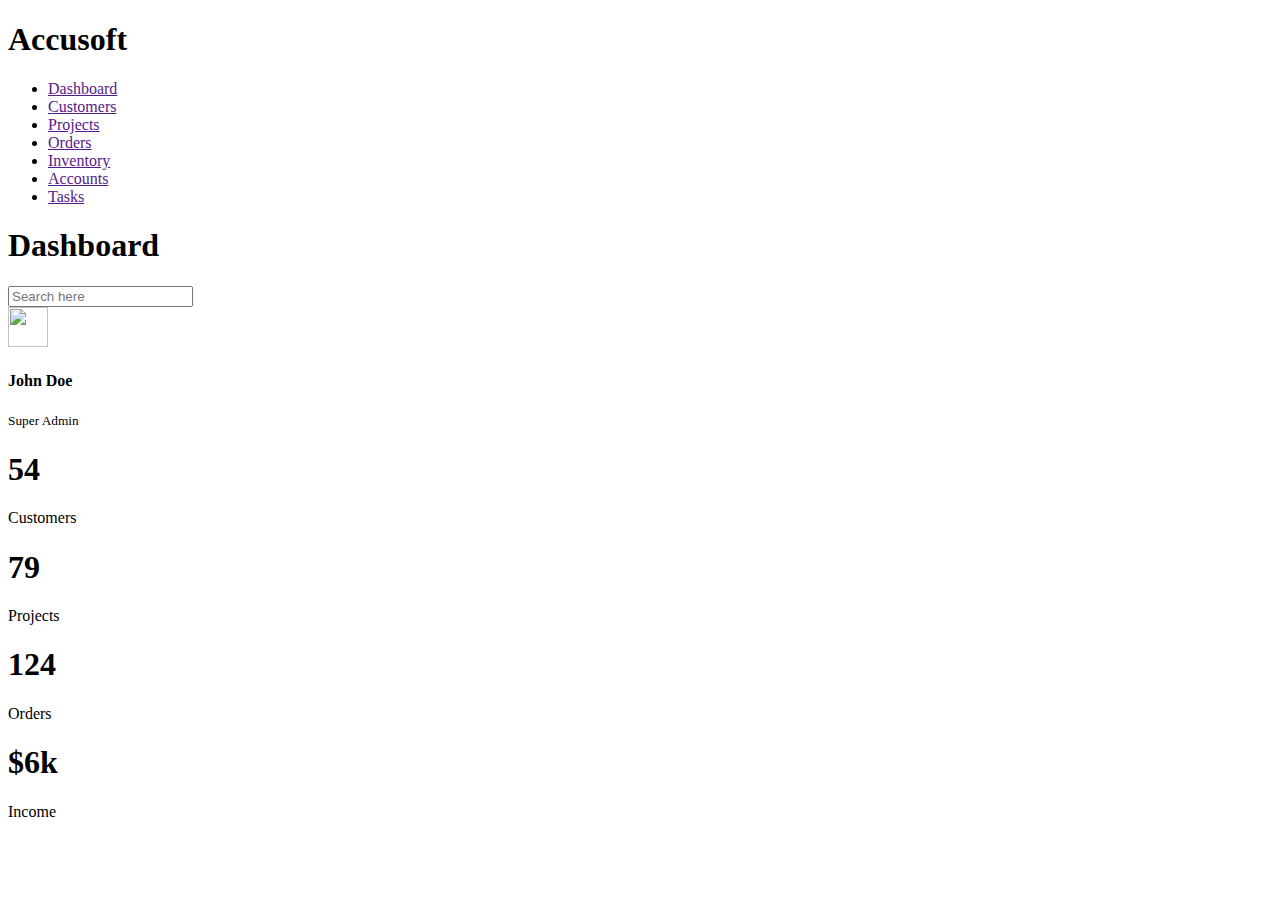
==== Dashboard-1/index1.html @ a7db022e "Added code for cards in main tag of main content" ====
<!DOCTYPE html>
<html lang="en">

<head>
    <meta charset="UTF-8">
    <meta http-equiv="X-UA-Compatible" content="IE=edge">
    <title>Accusoft Admin</title>

    <link rel="stylesheet"
        href="https://maxst.icons8.com/vue-static/landings/line-awesome/line-awesome/1.3.0/css/line-awesome.min.css">
    <link rel="stylesheet" href="./style1.css">
</head>

<body>
    <div class="sidebar">
        <div class="sidebar-brand">
            <h1><span class="lab la-accusoft"></span>Accusoft</h1>
        </div>

        <div class="sidebar-menu">
            <ul>
                <li>
                    <a href=""><span class="las la-igloo"></span>
                        <span>Dashboard</span>
                    </a>
                </li>
                <li>
                    <a href=""><span class="las la-users"></span>
                        <span>Customers</span>
                    </a>
                </li>
                <li>
                    <a href=""><span class="las la-clipboard-list"></span>
                        <span>Projects</span>
                    </a>
                </li>
                <li>
                    <a href=""><span class="las la-shopping-bag"></span>
                        <span>Orders</span>
                    </a>
                </li>
                <li>
                    <a href=""><span class="las la-receipt"></span>
                        <span>Inventory</span>
                    </a>
                </li>
                <li>
                    <a href=""><span class="las la-user-circle"></span>
                        <span>Accounts</span>
                    </a>
                </li>
                <li>
                    <a href=""><span class="las la-clipboard-list"></span>
                        <span>Tasks</span>
                    </a>
                </li>
            </ul>
        </div>
    </div>

    <div class="main-content">
        <header>
            <h1>
                <label for="">
                    <span class="las la-bars"></span>
                </label>
                Dashboard
            </h1>

            <div class="search-wrapper">
                <span class="las la-search"></span>
                <input type="search" placeholder="Search here" />
            </div>

            <div class="user-wrapper">
                <img src="../assets/images/img.jpg" width="40px" height="40px" alt="">
                <div>
                    <h4>John Doe</h4>
                    <small>Super Admin</small>
                </div>
            </div>
        </header>

        <main>
            <div class="cards">

                <div class="card-single">
                    <div>
                        <h1>54</h1>
                        <span>Customers</span>
                    </div>
                    <div>
                        <span class="las la-users"></span>
                    </div>
                </div>

                <div class="card-single">
                    <div>
                        <h1>79</h1>
                        <span>Projects</span>
                    </div>
                    <div>
                        <span class="las la-clipboard-list"></span>
                    </div>
                </div>

                <div class="card-single">
                    <div>
                        <h1>124</h1>
                        <span>Orders</span>
                    </div>
                    <div>
                        <span class="las la-shopping-bag"></span>
                    </div>
                </div>

                <div class="card-single">
                    <div>
                        <h1>$6k</h1>
                        <span>Income</span>
                    </div>
                    <div>
                        <span class="las la-google-wallet"></span>
                    </div>
                </div>
            </div>
        </main>

    </div>
</body>

</html>
---- Dashboard-1/style1.css ----
@import url('https://fonts.googleapis.com/css2?family=Poppins:wght@300;400;500;600&display=swap');

:root {
    --main-color: #DD2F6E;
    --color-dark: #1D2231;
    --text-grey: #8390A2; 
}
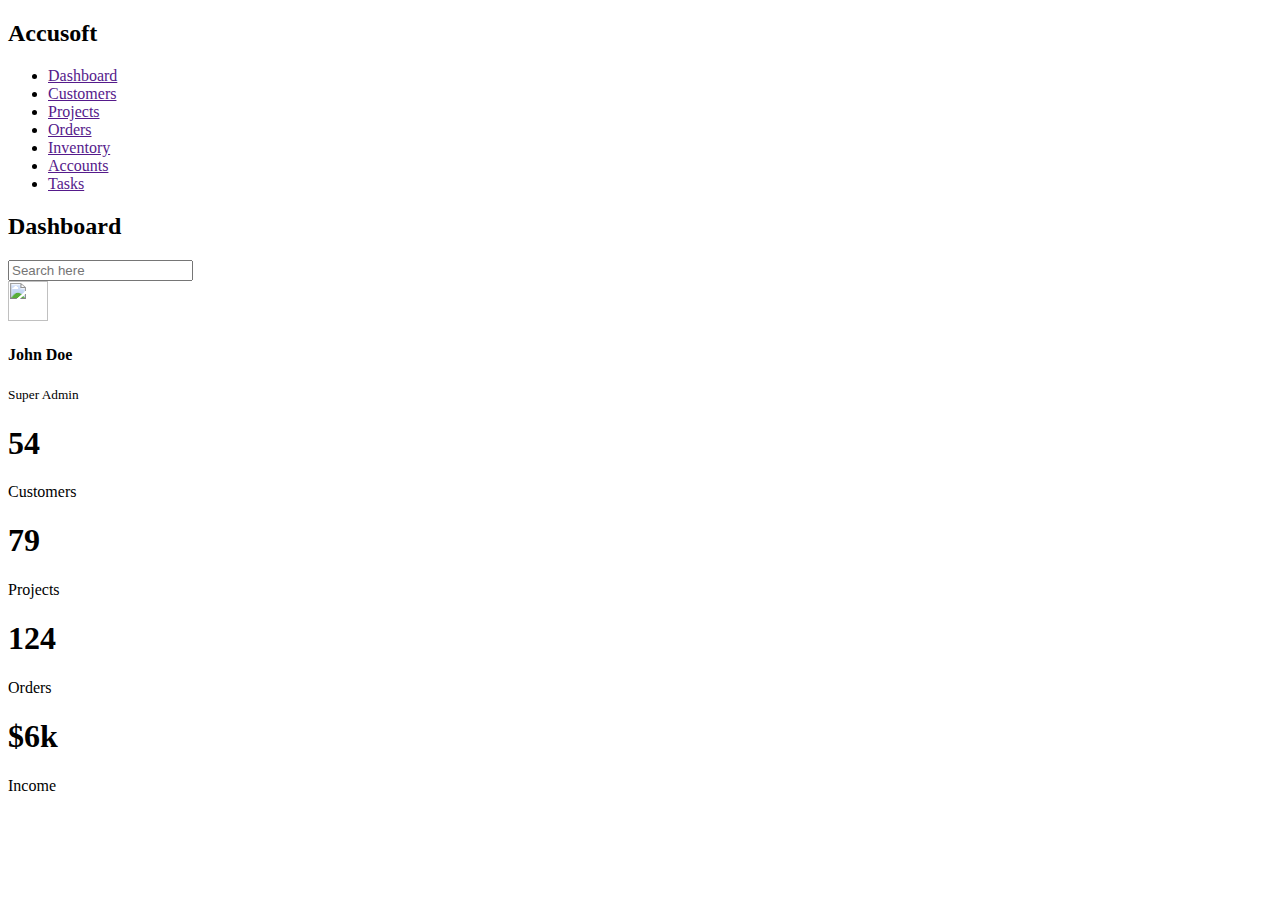
==== commit 261bba57: "Changed h1 tags to h2 tags" ====
--- a/Dashboard-1/index1.html
+++ b/Dashboard-1/index1.html
@@ -14,7 +14,7 @@
 <body>
     <div class="sidebar">
         <div class="sidebar-brand">
-            <h1><span class="lab la-accusoft"></span>Accusoft</h1>
+            <h2><span class="lab la-accusoft"></span>Accusoft</h2>
         </div>
 
         <div class="sidebar-menu">
@@ -60,12 +60,12 @@
 
     <div class="main-content">
         <header>
-            <h1>
+            <h2>
                 <label for="">
                     <span class="las la-bars"></span>
                 </label>
                 Dashboard
-            </h1>
+            </h2>
 
             <div class="search-wrapper">
                 <span class="las la-search"></span>
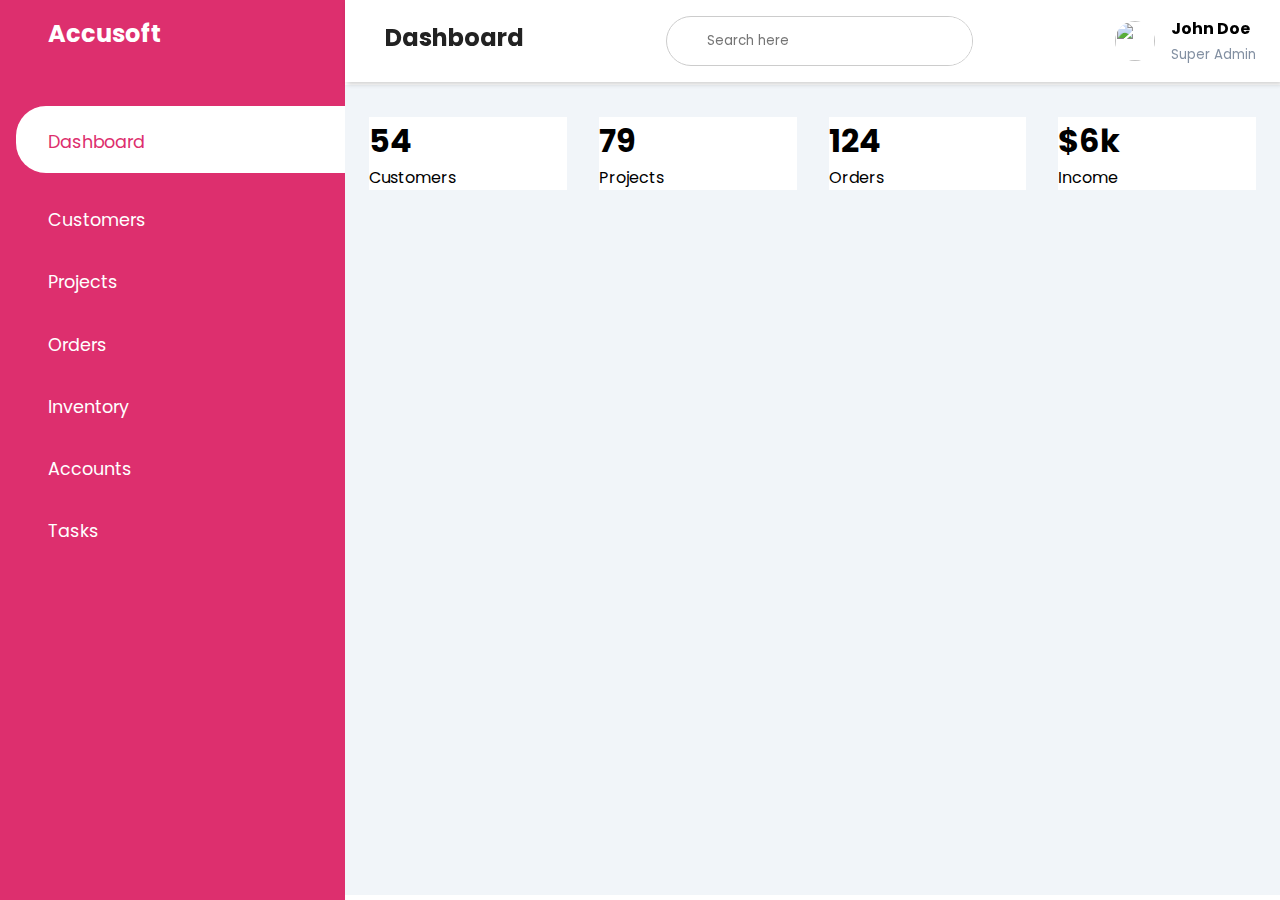
==== commit cf121b78: "Fixed google-wallet line font." ====
--- a/Dashboard-1/index1.html
+++ b/Dashboard-1/index1.html
@@ -20,7 +20,7 @@
         <div class="sidebar-menu">
             <ul>
                 <li>
-                    <a href=""><span class="las la-igloo"></span>
+                    <a href="" class="active"><span class="las la-igloo"></span>
                         <span>Dashboard</span>
                     </a>
                 </li>
@@ -120,7 +120,7 @@
                         <span>Income</span>
                     </div>
                     <div>
-                        <span class="las la-google-wallet"></span>
+                        <span class="lab la-google-wallet"></span>
                     </div>
                 </div>
             </div>
--- a/Dashboard-1/style1.css
+++ b/Dashboard-1/style1.css
@@ -6,3 +6,149 @@
     --text-grey: #8390A2; 
 }
 
+*{
+    padding: 0;
+    margin: 0;
+    box-sizing: border-box;
+    list-style-type: none;
+    text-decoration: none;
+    font-family: 'Poppins',sans-serif;
+}
+
+.sidebar{
+    width: 345px;
+    position: fixed;
+    left: 0;
+    top: 0;
+    height: 100%;
+    background: var(--main-color);
+    z-index: 100;
+}
+
+.sidebar-brand{
+    height: 90px;
+    padding: 1rem 0rem 1rem 2rem;
+    color: #fff;
+}
+
+.sidebar-brand span{
+     display: inline-block;
+     padding-right: 1rem;
+}
+
+.sidebar-menu li
+{
+     width: 100%;
+     margin-bottom: 1.7rem;
+     padding-left: 1rem;
+}
+
+.sidebar-menu a{
+    padding-left: 1rem;
+    display: block;
+    color: #fff;
+    font-size: 1.1rem;
+}
+
+.sidebar-menu a.active{
+     background: #fff;
+     padding-top: 1rem;
+     padding-bottom: 1rem;
+     color: var(--main-color);
+     border-radius: 30px 0px 0px 30px;
+}
+
+.sidebar-menu a span:first-child{
+    font-size: 1.5rem;
+    padding-right: 1rem;
+}
+
+.sidebar-menu
+{
+     margin-top: 1rem;
+}
+
+.main-content
+{
+     margin-left: 345px;
+}
+
+header{
+    display: flex;
+    justify-content: space-between;
+    padding: 1rem 1.5rem;
+    box-shadow: 2px 2px 5px rgb(0,0,0,0.2);
+    position: fixed;
+    left: 345px;
+    width: calc(100% - 345px);
+    top: 0;
+    z-index: 100;
+
+}
+
+header h2{
+    color: #222;
+}
+
+header label span{
+     font-size: 1.7rem;
+     padding-right: 1rem;
+}
+
+.search-wrapper{
+    border: 1px solid #ccc;
+    border-radius: 30px;
+    height: 50px;
+    display: flex;
+    align-items: center;
+    overflow-x: hidden;
+}
+
+.search-wrapper span{
+    display: inline-block;
+    padding : 0rem 1rem;
+    font-size: 1.5rem;
+}
+
+.search-wrapper input{
+    height: 100%;
+    padding:0.5rem;
+    border: none;
+    outline: none;
+}
+
+.user-wrapper
+{
+     display: flex;
+     align-items: center;
+}
+
+.user-wrapper img 
+{
+    border-radius: 50%;
+    margin-right: 1rem;
+}
+
+.user-wrapper small {
+    display: inline-block;
+    color: var(--text-grey);
+}
+
+main{
+    margin-top: 85px;
+    padding: 2rem 1.5rem;
+    background: #f1f5f9;
+    min-height: calc(100vh - 90px);
+}
+
+.cards {
+    display: grid;
+    grid-template-columns: repeat(4, 1fr);
+    grid-gap: 2rem;
+}
+
+.card-single{
+    display: flex;
+    justify-content: space-between;
+    background: #fff;
+}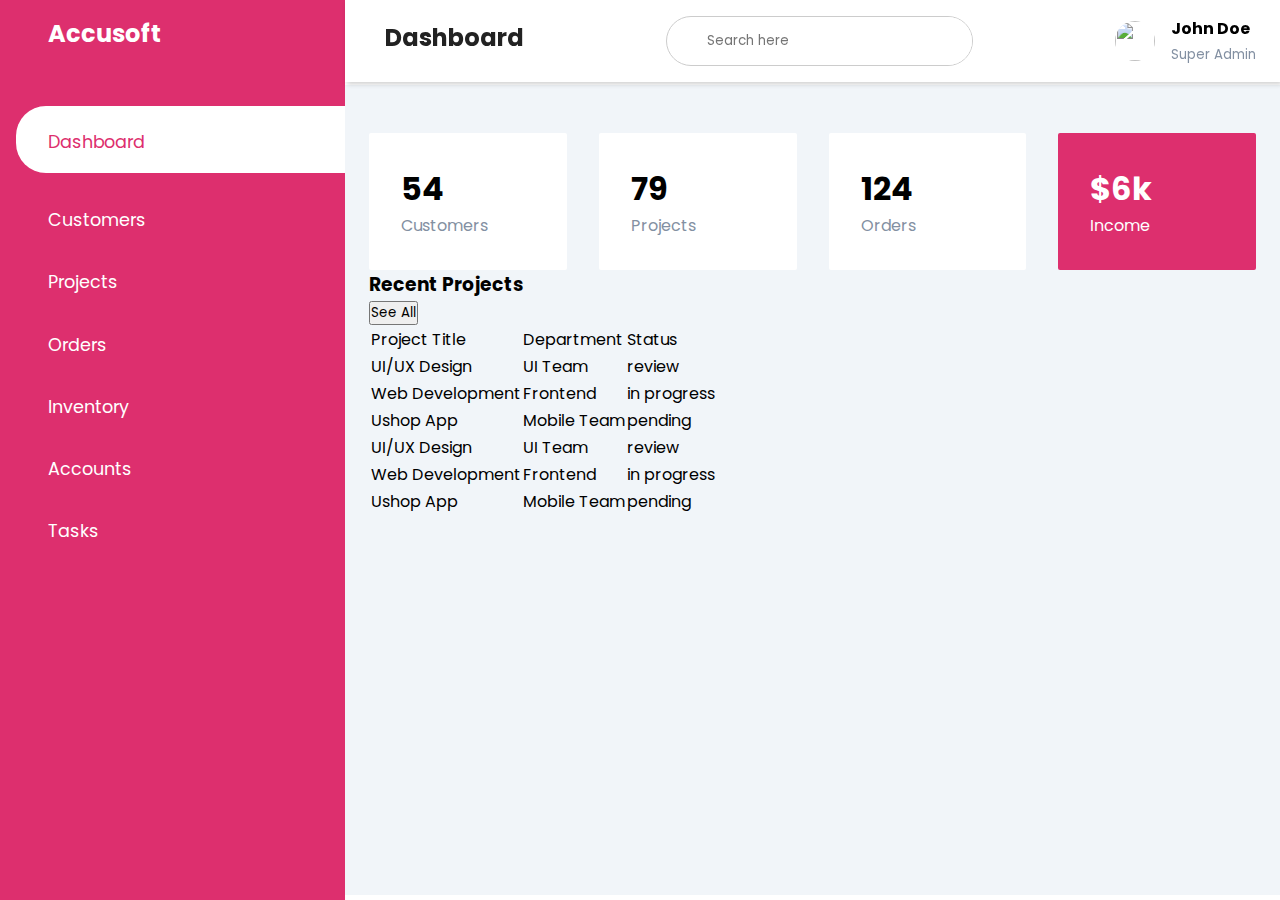
==== commit 01da295c: "Added Recent projects table" ====
--- a/Dashboard-1/index1.html
+++ b/Dashboard-1/index1.html
@@ -124,6 +124,86 @@
                     </div>
                 </div>
             </div>
+
+            <div class="recent-grid">
+                <div class="projects">
+                    <div class="card">
+                        <div class="card-header">
+                            <h3>Recent Projects</h3>
+
+                            <button>See All <span class="las la-arrow-right">
+                            </span></button>
+                        </div>
+                        <div class="card-body">
+                            <table>
+                                <thead>
+                                    <tr>
+                                        <td>Project Title</td>
+                                        <td>Department</td>
+                                        <td>Status</td>
+                                    </tr>
+                                </thead>
+                                <tbody>
+                                    <tr>
+                                        <td>UI/UX Design</td>
+                                        <td>UI Team</td>
+                                        <td>
+                                            <span class="status"></span>
+                                            review
+                                        </td>
+                                    </tr>
+                                    <tr>
+                                        <td>Web Development</td>
+                                        <td>Frontend</td>
+                                        <td>
+                                            <span class="status"></span>
+                                            in progress
+                                        </td>
+                                    </tr>
+                                    <tr>
+                                        <td>Ushop App</td>
+                                        <td>Mobile Team</td>
+                                        <td>
+                                            <span class="status"></span>
+                                            pending
+                                        </td>
+                                    </tr>
+                                    <tr>
+                                        <td>UI/UX Design</td>
+                                        <td>UI Team</td>
+                                        <td>
+                                            <span class="status"></span>
+                                            review
+                                        </td>
+                                    </tr>
+                                    <tr>
+                                        <td>Web Development</td>
+                                        <td>Frontend</td>
+                                        <td>
+                                            <span class="status"></span>
+                                            in progress
+                                        </td>
+                                    </tr>
+                                    <tr>
+                                        <td>Ushop App</td>
+                                        <td>Mobile Team</td>
+                                        <td>
+                                            <span class="status"></span>
+                                            pending
+                                        </td>
+                                    </tr>
+                                </tbody>
+                            </table>
+                        </div>
+                    </div>
+                </div>
+
+                <div class="customers">
+
+                </div>
+
+            </div>
+
         </main>
 
     </div>
--- a/Dashboard-1/style1.css
+++ b/Dashboard-1/style1.css
@@ -145,10 +145,37 @@
     display: grid;
     grid-template-columns: repeat(4, 1fr);
     grid-gap: 2rem;
+    margin-top: 1rem;
 }
 
 .card-single{
     display: flex;
     justify-content: space-between;
     background: #fff;
-}+    padding: 2rem;
+    border-radius: 2px;
+}
+
+.card-single div:last-child span
+{
+    font-size: 3rem;
+    color: var(--main-color);
+}
+
+.card-single div:first-child span
+{
+    color: var(--text-grey);
+}
+
+.card-single:last-child
+{
+     background: var(--main-color);
+}
+
+.card-single:last-child h1,
+.card-single:last-child div:last-child span,
+.card-single:last-child div:first-child span
+{
+    color: #fff;
+}
+
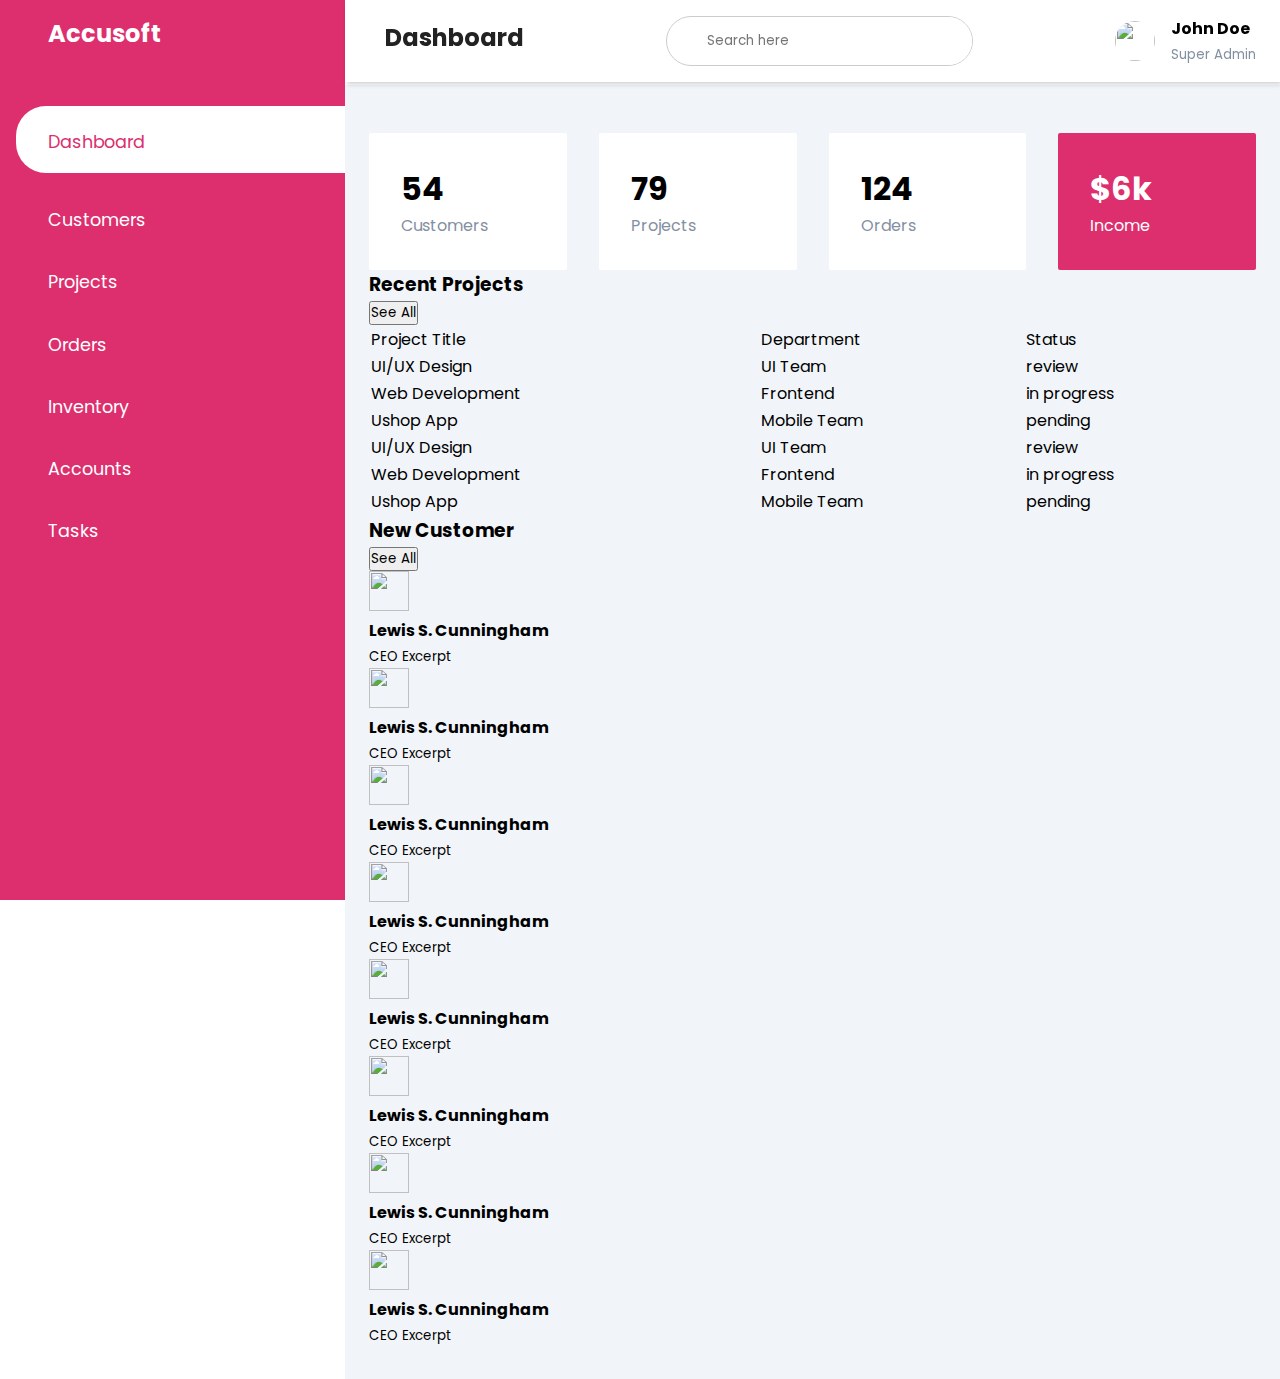
==== commit e16716aa: "Added New Customers table" ====
--- a/Dashboard-1/index1.html
+++ b/Dashboard-1/index1.html
@@ -132,10 +132,10 @@
                             <h3>Recent Projects</h3>
 
                             <button>See All <span class="las la-arrow-right">
-                            </span></button>
+                                </span></button>
                         </div>
                         <div class="card-body">
-                            <table>
+                            <table width="100%">
                                 <thead>
                                     <tr>
                                         <td>Project Title</td>
@@ -199,7 +199,136 @@
                 </div>
 
                 <div class="customers">
-
+                    <div class="card">
+                        <div class="card-header">
+                            <h3>New Customer</h3>
+
+                            <button>See All <span class="las la-arrow-right">
+                                </span></button>
+                        </div>
+                        <div class="card-body">
+                            <div class="customer">
+                                <div>
+                                    <img src="../assets/images/img.jpg" width="40px" 
+                                     height="40px" alt="">
+                                     <div>
+                                        <h4>Lewis S. Cunningham</h4>
+                                        <small>CEO Excerpt</small>
+                                    </div>
+                                </div>
+                                <div>
+                                    <span class="las la-user-circle"></span>
+                                    <span class="las la-comment"></span>
+                                    <span class="las la-phone"></span>
+                                </div>
+                            </div>
+                            <div class="customer">
+                                <div>
+                                    <img src="../assets/images/img.jpg" width="40px" 
+                                     height="40px" alt="">
+                                     <div>
+                                        <h4>Lewis S. Cunningham</h4>
+                                        <small>CEO Excerpt</small>
+                                    </div>
+                                </div>
+                                <div>
+                                    <span class="las la-user-circle"></span>
+                                    <span class="las la-comment"></span>
+                                    <span class="las la-phone"></span>
+                                </div>
+                            </div>
+                            <div class="customer">
+                                <div>
+                                    <img src="../assets/images/img.jpg" width="40px" 
+                                     height="40px" alt="">
+                                     <div>
+                                        <h4>Lewis S. Cunningham</h4>
+                                        <small>CEO Excerpt</small>
+                                    </div>
+                                </div>
+                                <div>
+                                    <span class="las la-user-circle"></span>
+                                    <span class="las la-comment"></span>
+                                    <span class="las la-phone"></span>
+                                </div>
+                            </div>
+                            <div class="customer">
+                                <div>
+                                    <img src="../assets/images/img.jpg" width="40px" 
+                                     height="40px" alt="">
+                                     <div>
+                                        <h4>Lewis S. Cunningham</h4>
+                                        <small>CEO Excerpt</small>
+                                    </div>
+                                </div>
+                                <div>
+                                    <span class="las la-user-circle"></span>
+                                    <span class="las la-comment"></span>
+                                    <span class="las la-phone"></span>
+                                </div>
+                            </div>
+                            <div class="customer">
+                                <div>
+                                    <img src="../assets/images/img.jpg" width="40px" 
+                                     height="40px" alt="">
+                                     <div>
+                                        <h4>Lewis S. Cunningham</h4>
+                                        <small>CEO Excerpt</small>
+                                    </div>
+                                </div>
+                                <div>
+                                    <span class="las la-user-circle"></span>
+                                    <span class="las la-comment"></span>
+                                    <span class="las la-phone"></span>
+                                </div>
+                            </div>
+                            <div class="customer">
+                                <div>
+                                    <img src="../assets/images/img.jpg" width="40px" 
+                                     height="40px" alt="">
+                                     <div>
+                                        <h4>Lewis S. Cunningham</h4>
+                                        <small>CEO Excerpt</small>
+                                    </div>
+                                </div>
+                                <div>
+                                    <span class="las la-user-circle"></span>
+                                    <span class="las la-comment"></span>
+                                    <span class="las la-phone"></span>
+                                </div>
+                            </div>
+                            <div class="customer">
+                                <div>
+                                    <img src="../assets/images/img.jpg" width="40px" 
+                                     height="40px" alt="">
+                                     <div>
+                                        <h4>Lewis S. Cunningham</h4>
+                                        <small>CEO Excerpt</small>
+                                    </div>
+                                </div>
+                                <div>
+                                    <span class="las la-user-circle"></span>
+                                    <span class="las la-comment"></span>
+                                    <span class="las la-phone"></span>
+                                </div>
+                            </div>
+                            <div class="customer">
+                                <div>
+                                    <img src="../assets/images/img.jpg" width="40px" 
+                                     height="40px" alt="">
+                                     <div>
+                                        <h4>Lewis S. Cunningham</h4>
+                                        <small>CEO Excerpt</small>
+                                    </div>
+                                </div>
+                                <div>
+                                    <span class="las la-user-circle"></span>
+                                    <span class="las la-comment"></span>
+                                    <span class="las la-phone"></span>
+                                </div>
+                            </div>
+                        </div>
+                    </div>
                 </div>
 
             </div>
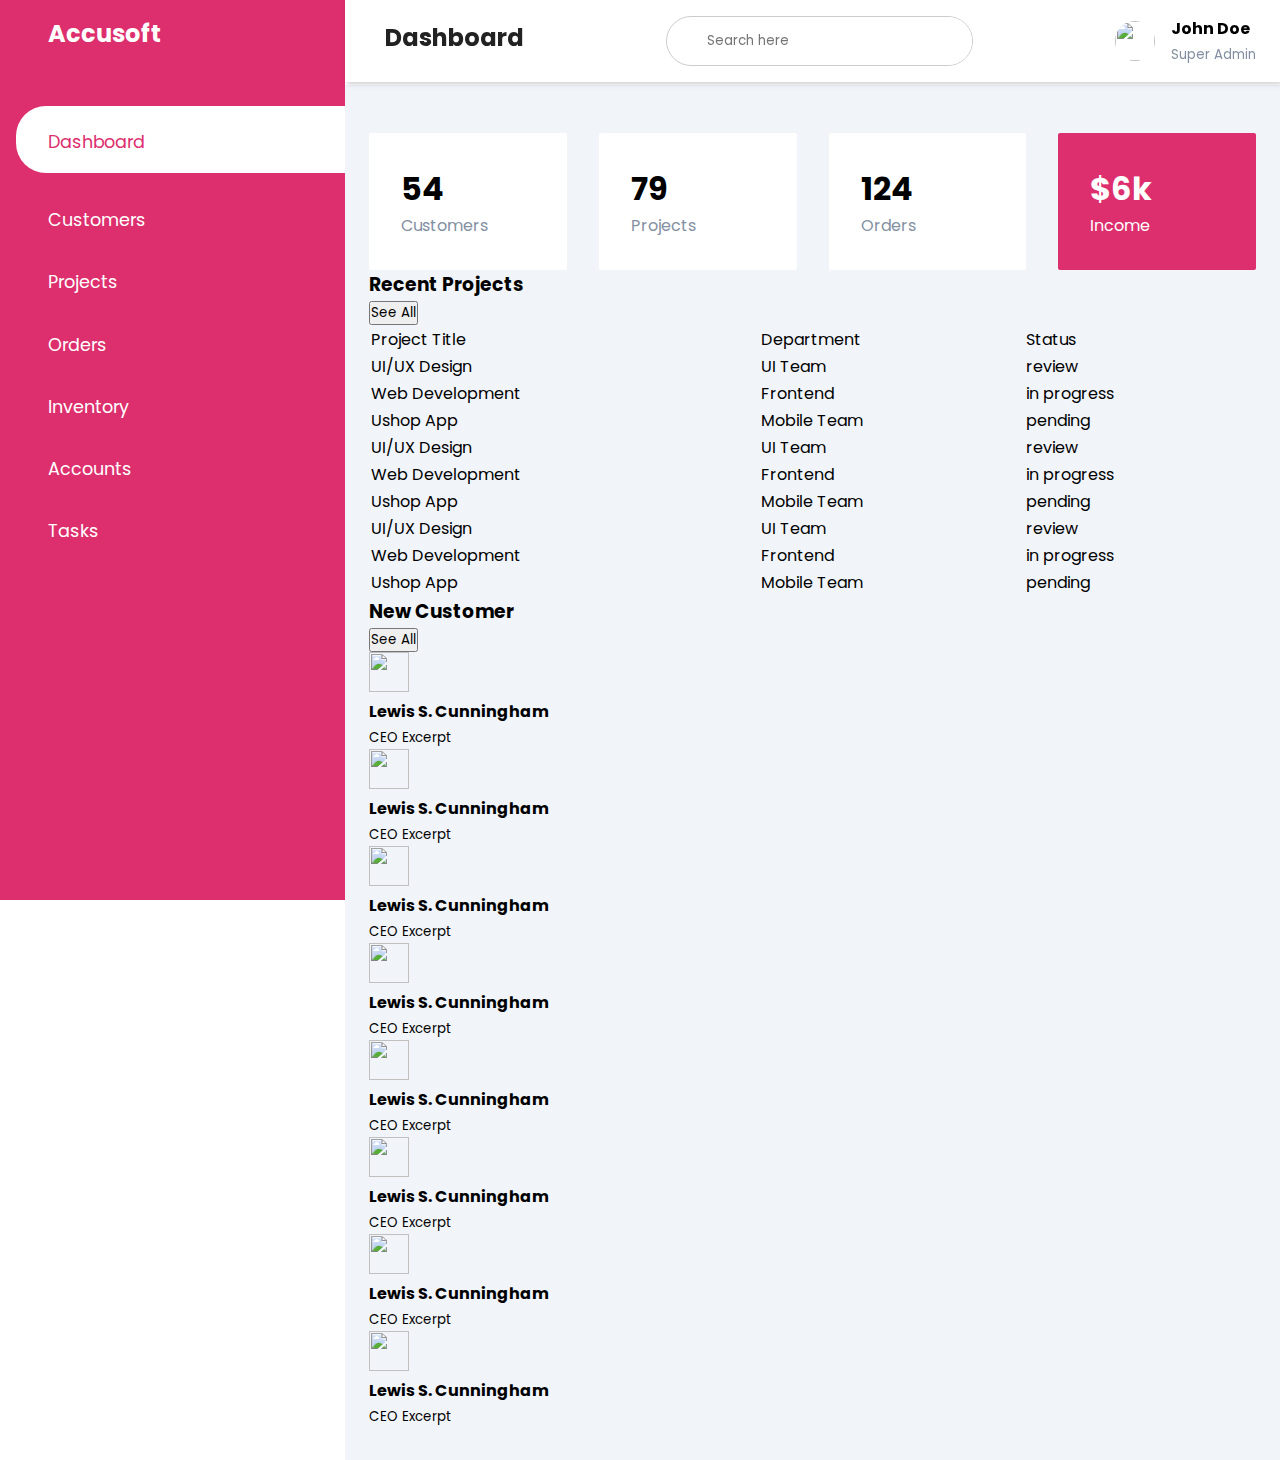
==== commit 781631bb: "Surrounded table by responsive tag and increased number of rows." ====
--- a/Dashboard-1/index1.html
+++ b/Dashboard-1/index1.html
@@ -135,65 +135,91 @@
                                 </span></button>
                         </div>
                         <div class="card-body">
-                            <table width="100%">
-                                <thead>
-                                    <tr>
-                                        <td>Project Title</td>
-                                        <td>Department</td>
-                                        <td>Status</td>
-                                    </tr>
-                                </thead>
-                                <tbody>
-                                    <tr>
-                                        <td>UI/UX Design</td>
-                                        <td>UI Team</td>
-                                        <td>
-                                            <span class="status"></span>
-                                            review
-                                        </td>
-                                    </tr>
-                                    <tr>
-                                        <td>Web Development</td>
-                                        <td>Frontend</td>
-                                        <td>
-                                            <span class="status"></span>
-                                            in progress
-                                        </td>
-                                    </tr>
-                                    <tr>
-                                        <td>Ushop App</td>
-                                        <td>Mobile Team</td>
-                                        <td>
-                                            <span class="status"></span>
-                                            pending
-                                        </td>
-                                    </tr>
-                                    <tr>
-                                        <td>UI/UX Design</td>
-                                        <td>UI Team</td>
-                                        <td>
-                                            <span class="status"></span>
-                                            review
-                                        </td>
-                                    </tr>
-                                    <tr>
-                                        <td>Web Development</td>
-                                        <td>Frontend</td>
-                                        <td>
-                                            <span class="status"></span>
-                                            in progress
-                                        </td>
-                                    </tr>
-                                    <tr>
-                                        <td>Ushop App</td>
-                                        <td>Mobile Team</td>
-                                        <td>
-                                            <span class="status"></span>
-                                            pending
-                                        </td>
-                                    </tr>
-                                </tbody>
-                            </table>
+                            <div class="table-responsive">
+                                <table width="100%">
+                                    <thead>
+                                        <tr>
+                                            <td>Project Title</td>
+                                            <td>Department</td>
+                                            <td>Status</td>
+                                        </tr>
+                                    </thead>
+                                    <tbody>
+                                        <tr>
+                                            <td>UI/UX Design</td>
+                                            <td>UI Team</td>
+                                            <td>
+                                                <span class="status purple"></span>
+                                                review
+                                            </td>
+                                        </tr>
+                                        <tr>
+                                            <td>Web Development</td>
+                                            <td>Frontend</td>
+                                            <td>
+                                                <span class="status pink"></span>
+                                                in progress
+                                            </td>
+                                        </tr>
+                                        <tr>
+                                            <td>Ushop App</td>
+                                            <td>Mobile Team</td>
+                                            <td>
+                                                <span class="status orange"></span>
+                                                pending
+                                            </td>
+                                        </tr>
+                                        <tr>
+                                            <td>UI/UX Design</td>
+                                            <td>UI Team</td>
+                                            <td>
+                                                <span class="status purple"></span>
+                                                review
+                                            </td>
+                                        </tr>
+                                        <tr>
+                                            <td>Web Development</td>
+                                            <td>Frontend</td>
+                                            <td>
+                                                <span class="status pink"></span>
+                                                in progress
+                                            </td>
+                                        </tr>
+                                        <tr>
+                                            <td>Ushop App</td>
+                                            <td>Mobile Team</td>
+                                            <td>
+                                                <span class="status orange"></span>
+                                                pending
+                                            </td>
+                                        </tr>
+                                        <tr>
+                                            <td>UI/UX Design</td>
+                                            <td>UI Team</td>
+                                            <td>
+                                                <span class="status purple"></span>
+                                                review
+                                            </td>
+                                        </tr>
+                                        <tr>
+                                            <td>Web Development</td>
+                                            <td>Frontend</td>
+                                            <td>
+                                                <span class="status pink"></span>
+                                                in progress
+                                            </td>
+                                        </tr>
+                                        <tr>
+                                            <td>Ushop App</td>
+                                            <td>Mobile Team</td>
+                                            <td>
+                                                <span class="status orange"></span>
+                                                pending
+                                            </td>
+                                        </tr>
+                                    </tbody>
+                                </table>
+                            </div>
                         </div>
                     </div>
                 </div>
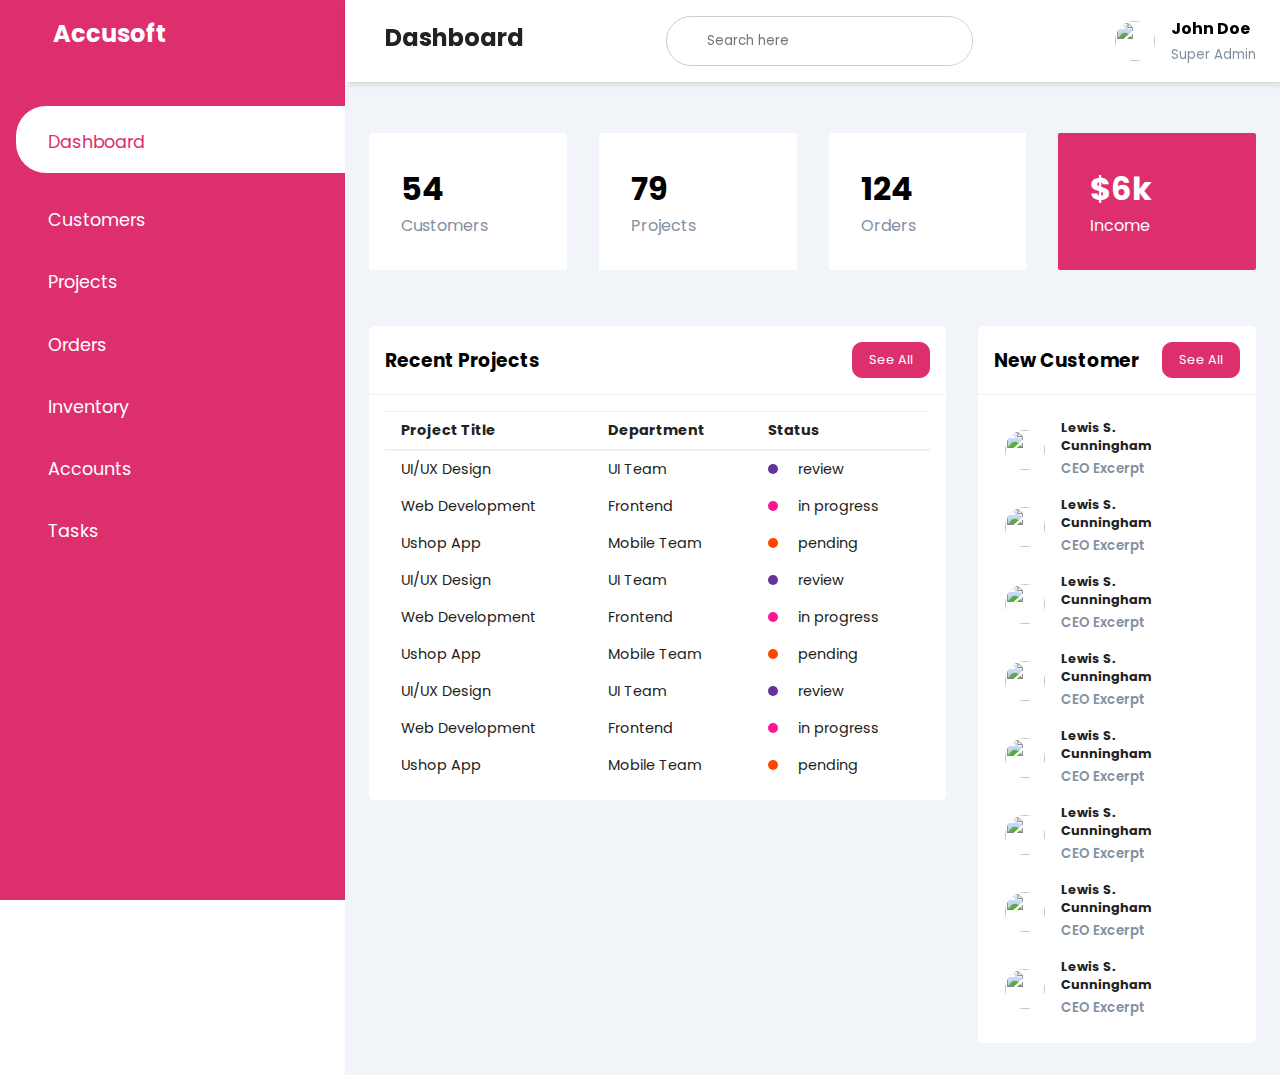
==== commit b5ab2aad: "Added media queries for responsiveness." ====
--- a/Dashboard-1/index1.html
+++ b/Dashboard-1/index1.html
@@ -3,6 +3,7 @@
 
 <head>
     <meta charset="UTF-8">
+    <meta name="viewport" content="width=device-width,initial-scale=1,maximum-scale=1">
     <meta http-equiv="X-UA-Compatible" content="IE=edge">
     <title>Accusoft Admin</title>
 
@@ -12,9 +13,13 @@
 </head>
 
 <body>
+    <input type="checkbox" id="nav-toggle">
     <div class="sidebar">
         <div class="sidebar-brand">
-            <h2><span class="lab la-accusoft"></span>Accusoft</h2>
+            <h2>
+                <span class="lab la-accusoft"></span>
+                <span>Accusoft</span>
+            </h2>
         </div>
 
         <div class="sidebar-menu">
@@ -61,7 +66,7 @@
     <div class="main-content">
         <header>
             <h2>
-                <label for="">
+                <label for="nav-toggle">
                     <span class="las la-bars"></span>
                 </label>
                 Dashboard
@@ -234,125 +239,126 @@
                         </div>
                         <div class="card-body">
                             <div class="customer">
-                                <div>
-                                    <img src="../assets/images/img.jpg" width="40px" 
-                                     height="40px" alt="">
-                                     <div>
-                                        <h4>Lewis S. Cunningham</h4>
-                                        <small>CEO Excerpt</small>
-                                    </div>
-                                </div>
-                                <div>
-                                    <span class="las la-user-circle"></span>
-                                    <span class="las la-comment"></span>
-                                    <span class="las la-phone"></span>
-                                </div>
-                            </div>
-                            <div class="customer">
-                                <div>
-                                    <img src="../assets/images/img.jpg" width="40px" 
-                                     height="40px" alt="">
-                                     <div>
-                                        <h4>Lewis S. Cunningham</h4>
-                                        <small>CEO Excerpt</small>
-                                    </div>
-                                </div>
-                                <div>
-                                    <span class="las la-user-circle"></span>
-                                    <span class="las la-comment"></span>
-                                    <span class="las la-phone"></span>
-                                </div>
-                            </div>
-                            <div class="customer">
-                                <div>
-                                    <img src="../assets/images/img.jpg" width="40px" 
-                                     height="40px" alt="">
-                                     <div>
-                                        <h4>Lewis S. Cunningham</h4>
-                                        <small>CEO Excerpt</small>
-                                    </div>
-                                </div>
-                                <div>
-                                    <span class="las la-user-circle"></span>
-                                    <span class="las la-comment"></span>
-                                    <span class="las la-phone"></span>
-                                </div>
-                            </div>
-                            <div class="customer">
-                                <div>
-                                    <img src="../assets/images/img.jpg" width="40px" 
-                                     height="40px" alt="">
-                                     <div>
-                                        <h4>Lewis S. Cunningham</h4>
-                                        <small>CEO Excerpt</small>
-                                    </div>
-                                </div>
-                                <div>
-                                    <span class="las la-user-circle"></span>
-                                    <span class="las la-comment"></span>
-                                    <span class="las la-phone"></span>
-                                </div>
-                            </div>
-                            <div class="customer">
-                                <div>
-                                    <img src="../assets/images/img.jpg" width="40px" 
-                                     height="40px" alt="">
-                                     <div>
-                                        <h4>Lewis S. Cunningham</h4>
-                                        <small>CEO Excerpt</small>
-                                    </div>
-                                </div>
-                                <div>
-                                    <span class="las la-user-circle"></span>
-                                    <span class="las la-comment"></span>
-                                    <span class="las la-phone"></span>
-                                </div>
-                            </div>
-                            <div class="customer">
-                                <div>
-                                    <img src="../assets/images/img.jpg" width="40px" 
-                                     height="40px" alt="">
-                                     <div>
-                                        <h4>Lewis S. Cunningham</h4>
-                                        <small>CEO Excerpt</small>
-                                    </div>
-                                </div>
-                                <div>
-                                    <span class="las la-user-circle"></span>
-                                    <span class="las la-comment"></span>
-                                    <span class="las la-phone"></span>
-                                </div>
-                            </div>
-                            <div class="customer">
-                                <div>
-                                    <img src="../assets/images/img.jpg" width="40px" 
-                                     height="40px" alt="">
-                                     <div>
-                                        <h4>Lewis S. Cunningham</h4>
-                                        <small>CEO Excerpt</small>
-                                    </div>
-                                </div>
-                                <div>
-                                    <span class="las la-user-circle"></span>
-                                    <span class="las la-comment"></span>
-                                    <span class="las la-phone"></span>
-                                </div>
-                            </div>
-                            <div class="customer">
-                                <div>
-                                    <img src="../assets/images/img.jpg" width="40px" 
-                                     height="40px" alt="">
-                                     <div>
-                                        <h4>Lewis S. Cunningham</h4>
-                                        <small>CEO Excerpt</small>
-                                    </div>
-                                </div>
-                                <div>
-                                    <span class="las la-user-circle"></span>
-                                    <span class="las la-comment"></span>
-                                    <span class="las la-phone"></span>
-                                </div>
-                            </div>
+                                <div class="info">
+                                    <img src="../assets/images/img.jpg" width="40px" 
+                                     height="40px" alt="">
+                                     <div>
+                                        <h4>Lewis S. Cunningham</h4>
+                                        <small>CEO Excerpt</small>
+                                    </div>
+                                </div>
+                                <div class="contact">
+                                    <span class="las la-user-circle"></span>
+                                    <span class="las la-comment"></span>
+                                    <span class="las la-phone"></span>
+                                </div>
+                            </div>
+                            <div class="customer">
+                                <div class="info">
+                                    <img src="../assets/images/img.jpg" width="40px" 
+                                     height="40px" alt="">
+                                     <div>
+                                        <h4>Lewis S. Cunningham</h4>
+                                        <small>CEO Excerpt</small>
+                                    </div>
+                                </div>
+                                <div class="contact">
+                                    <span class="las la-user-circle"></span>
+                                    <span class="las la-comment"></span>
+                                    <span class="las la-phone"></span>
+                                </div>
+                            </div>
+                            <div class="customer">
+                                <div class="info">
+                                    <img src="../assets/images/img.jpg" width="40px" 
+                                     height="40px" alt="">
+                                     <div>
+                                        <h4>Lewis S. Cunningham</h4>
+                                        <small>CEO Excerpt</small>
+                                    </div>
+                                </div>
+                                <div class="contact">
+                                    <span class="las la-user-circle"></span>
+                                    <span class="las la-comment"></span>
+                                    <span class="las la-phone"></span>
+                                </div>
+                            </div>
+                            <div class="customer">
+                                <div class="info">
+                                    <img src="../assets/images/img.jpg" width="40px" 
+                                     height="40px" alt="">
+                                     <div>
+                                        <h4>Lewis S. Cunningham</h4>
+                                        <small>CEO Excerpt</small>
+                                    </div>
+                                </div>
+                                <div class="contact">
+                                    <span class="las la-user-circle"></span>
+                                    <span class="las la-comment"></span>
+                                    <span class="las la-phone"></span>
+                                </div>
+                            </div>
+                            <div class="customer">
+                                <div class="info">
+                                    <img src="../assets/images/img.jpg" width="40px" 
+                                     height="40px" alt="">
+                                     <div>
+                                        <h4>Lewis S. Cunningham</h4>
+                                        <small>CEO Excerpt</small>
+                                    </div>
+                                </div>
+                                <div class="contact">
+                                    <span class="las la-user-circle"></span>
+                                    <span class="las la-comment"></span>
+                                    <span class="las la-phone"></span>
+                                </div>
+                            </div>
+                            <div class="customer">
+                                <div class="info">
+                                    <img src="../assets/images/img.jpg" width="40px" 
+                                     height="40px" alt="">
+                                     <div>
+                                        <h4>Lewis S. Cunningham</h4>
+                                        <small>CEO Excerpt</small>
+                                    </div>
+                                </div>
+                                <div class="contact">
+                                    <span class="las la-user-circle"></span>
+                                    <span class="las la-comment"></span>
+                                    <span class="las la-phone"></span>
+                                </div>
+                            </div>
+                            <div class="customer">
+                                <div class="info">
+                                    <img src="../assets/images/img.jpg" width="40px" 
+                                     height="40px" alt="">
+                                     <div>
+                                        <h4>Lewis S. Cunningham</h4>
+                                        <small>CEO Excerpt</small>
+                                    </div>
+                                </div>
+                                <div class="contact">
+                                    <span class="las la-user-circle"></span>
+                                    <span class="las la-comment"></span>
+                                    <span class="las la-phone"></span>
+                                </div>
+                            </div>
+                            <div class="customer">
+                                <div class="info">
+                                    <img src="../assets/images/img.jpg" width="40px" 
+                                     height="40px" alt="">
+                                     <div>
+                                        <h4>Lewis S. Cunningham</h4>
+                                        <small>CEO Excerpt</small>
+                                    </div>
+                                </div>
+                                <div class="contact">
+                                    <span class="las la-user-circle"></span>
+                                    <span class="las la-comment"></span>
+                                    <span class="las la-phone"></span>
+                                </div>
+                            </div>
+                            
                         </div>
                     </div>
                 </div>
--- a/Dashboard-1/style1.css
+++ b/Dashboard-1/style1.css
@@ -23,6 +23,7 @@
     height: 100%;
     background: var(--main-color);
     z-index: 100;
+    transition: width 300ms;
 }
 
 .sidebar-brand{
@@ -63,17 +64,64 @@
     padding-right: 1rem;
 }
 
+#nav-toggle:checked + .sidebar
+{
+     width: 70px;
+}
+
+#nav-toggle:checked + .sidebar + .sidebar-brand,
+#nav-toggle:checked + .sidebar li
+{
+     padding-left: 1rem;
+     text-align: center;
+}
+
+#nav-toggle:checked + .sidebar li a
+{
+     padding-left: 0rem;
+}
+
+#nav-toggle:checked + .sidebar>.sidebar-brand>h2>span:last-child,
+#nav-toggle:checked + .sidebar li a span:last-child
+{
+     display: none;
+}
+
+#nav-toggle:checked + .sidebar>.sidebar-brand>h2
+{
+     margin-left: -0.5rem;
+}
+
 .sidebar-menu
 {
      margin-top: 1rem;
 }
 
+#nav-toggle:checked ~ .main-content
+{
+     margin-left: 70px;
+}
+
+#nav-toggle:checked ~ .main-content header
+{
+     width : calc(100% - 70px);
+     left :70px;
+}
+
+#nav-toggle:checked + .title{
+    display: none;
+}
+
 .main-content
 {
+     transition: margin-left 300ms;
      margin-left: 345px;
 }
 
+
+
 header{
+    background: #fff;
     display: flex;
     justify-content: space-between;
     padding: 1rem 1.5rem;
@@ -83,7 +131,13 @@
     width: calc(100% - 345px);
     top: 0;
     z-index: 100;
-
+    transition: left 300ms;
+}
+
+
+#nav-toggle
+{
+     display: none;
 }
 
 header h2{
@@ -179,3 +233,285 @@
     color: #fff;
 }
 
+.recent-grid
+{
+    margin-top: 3.5rem;
+    display: grid;
+    grid-gap: 2rem;
+    grid-template-columns: 65% auto;
+}
+
+.card{
+    background: #fff;
+    border-radius: 5px;
+}
+
+.card-header,
+.card-body
+{
+     padding: 1rem;
+}
+
+.card-header
+{
+     display: flex;
+     justify-content: space-between;
+     align-items: center;
+     border-bottom: 1px solid #f0f0f0;
+}
+
+.card-header button
+{
+     background: var(--main-color);
+     border-radius: 10px;
+     color: #fff;
+     font-size: .8rem;
+     padding: .5rem 1rem;
+     border: 1px solid var(--main-color);
+}
+
+table
+{
+     border-collapse: collapse;
+}
+
+thead tr{
+    border-top: 1px solid #f0f0f0;
+    border-bottom: 2px solid #f0f0f0;
+}
+
+thead td{
+     font-weight: 700;
+}
+
+td{
+    padding: 0.5rem 1rem;
+    font-size: 0.9rem;
+    color: #222;
+}
+
+td td:last-child
+{
+     display: flex;
+     align-items: center;
+}
+
+td .status
+{
+     display: inline-block;
+     height: 10px;
+     width: 10px;
+     border-radius: 50%;
+     margin-right: 1rem;
+}
+
+.status.purple
+{
+     background: rebeccapurple;
+}
+
+.status.pink
+{
+    background: deeppink;
+}
+
+.status.orange
+{
+    background: orangered;
+}
+
+.table-responsive
+{
+     width: 100%;
+     overflow-x: auto;
+}
+
+.customer{
+    display: flex;
+    justify-content: space-between;
+    align-items: center;
+    padding: .5rem 0.7rem;
+}
+
+.info{
+    display: flex;
+    align-items: center;
+}
+
+.info img{
+     border-radius: 50%;
+     margin-right: 1rem;
+}
+
+.info h4{
+    font-size: .8rem;
+    font-weight: 700;
+    color: #222;
+}
+
+.info small
+{
+     font-weight: 600;
+     color: var(--text-grey);
+}
+
+.contact span{
+    font-size: 1.2rem;
+    display: inline-block;
+    margin-left: 0.5rem;
+    color: var(--main-color);
+}
+
+@media only screen and (max-width: 1200px)
+{
+    .sidebar
+    {
+         width: 70px;
+    }
+    
+    .sidebar + .sidebar-brand,
+    .sidebar li
+    {
+         padding-left: 1rem;
+         text-align: center;
+    }
+    
+    .sidebar li a
+    {
+         padding-left: 0rem;
+    }
+    
+    .sidebar>.sidebar-brand>h2>span:last-child,
+    .sidebar li a span:last-child
+    {
+         display: none;
+    }
+
+    .sidebar>.sidebar-brand>h2
+    {
+         margin-left: -.5rem;
+    }
+    
+    .main-content
+    {
+         margin-left: 70px;
+    }
+    
+    .main-content header
+    {
+         width : calc(100% - 70px);
+         left :70px;
+    }
+}
+
+@media only screen and (max-width: 960px)
+{
+    .cards{
+        grid-template-columns: repeat(3, 1fr);
+    }
+
+    .recent-grid
+    {
+         grid-template-columns: 60% 40%;
+    }
+}
+
+@media only screen and (max-width: 768px)
+{
+    .cards{
+        grid-template-columns: repeat(2, 1fr);
+    }
+
+    .recent-grid
+    {
+         grid-template-columns: 100%;
+    }
+
+    .search-wrapper
+    {
+         display: none;
+    }
+
+    .sidebar{
+        left: -100% !important;
+    }
+
+    header h2
+    {
+         display: flex;
+         align-items: center;
+    }
+
+    header h2 label
+    {
+        display: inline-block;
+        background: var(--main-color);
+        padding-right: 0rem;
+        margin-right: 1rem;
+        height: 40px;
+        width: 40px;
+        border-radius: 50%;
+        color: #fff;
+        display: flex;
+        align-items: center;
+        text-align: center;
+        justify-content: center !important;
+    }
+
+    header h2 span 
+    {
+         text-align: center;
+         padding-right: 0rem;
+    }
+
+    header h2 {
+        font-size: 1.1rem;
+    }
+
+    .main-content
+    {
+         width: 100%;
+         margin-left: 0rem;
+    }
+
+    header {
+        width: 100% !important;
+        left: 0 !important;
+    }
+
+    #nav-toggle:checked + .sidebar{
+        left: 0 !important;
+        z-index: 100;
+        width: 345px;
+    }
+    
+    #nav-toggle:checked + .sidebar + .sidebar-brand,
+    #nav-toggle:checked + .sidebar li
+    {
+         padding-left: 2rem;
+         text-align: left;
+    }
+    
+    #nav-toggle:checked + .sidebar li a
+    {
+         padding-left: 1rem;
+    }
+    
+    #nav-toggle:checked + .sidebar + .sidebar-brand h2 span:last-child,
+    #nav-toggle:checked + .sidebar li a span:last-child
+    {
+         display: inline;
+    }
+
+    #nav-toggle:checked + .main-content
+    {
+         margin-left: 0rem !important;
+    }
+}
+
+@media only screen and (max-width: 560px)
+{
+    .cards{
+        grid-template-columns: 100%;
+    }
+}